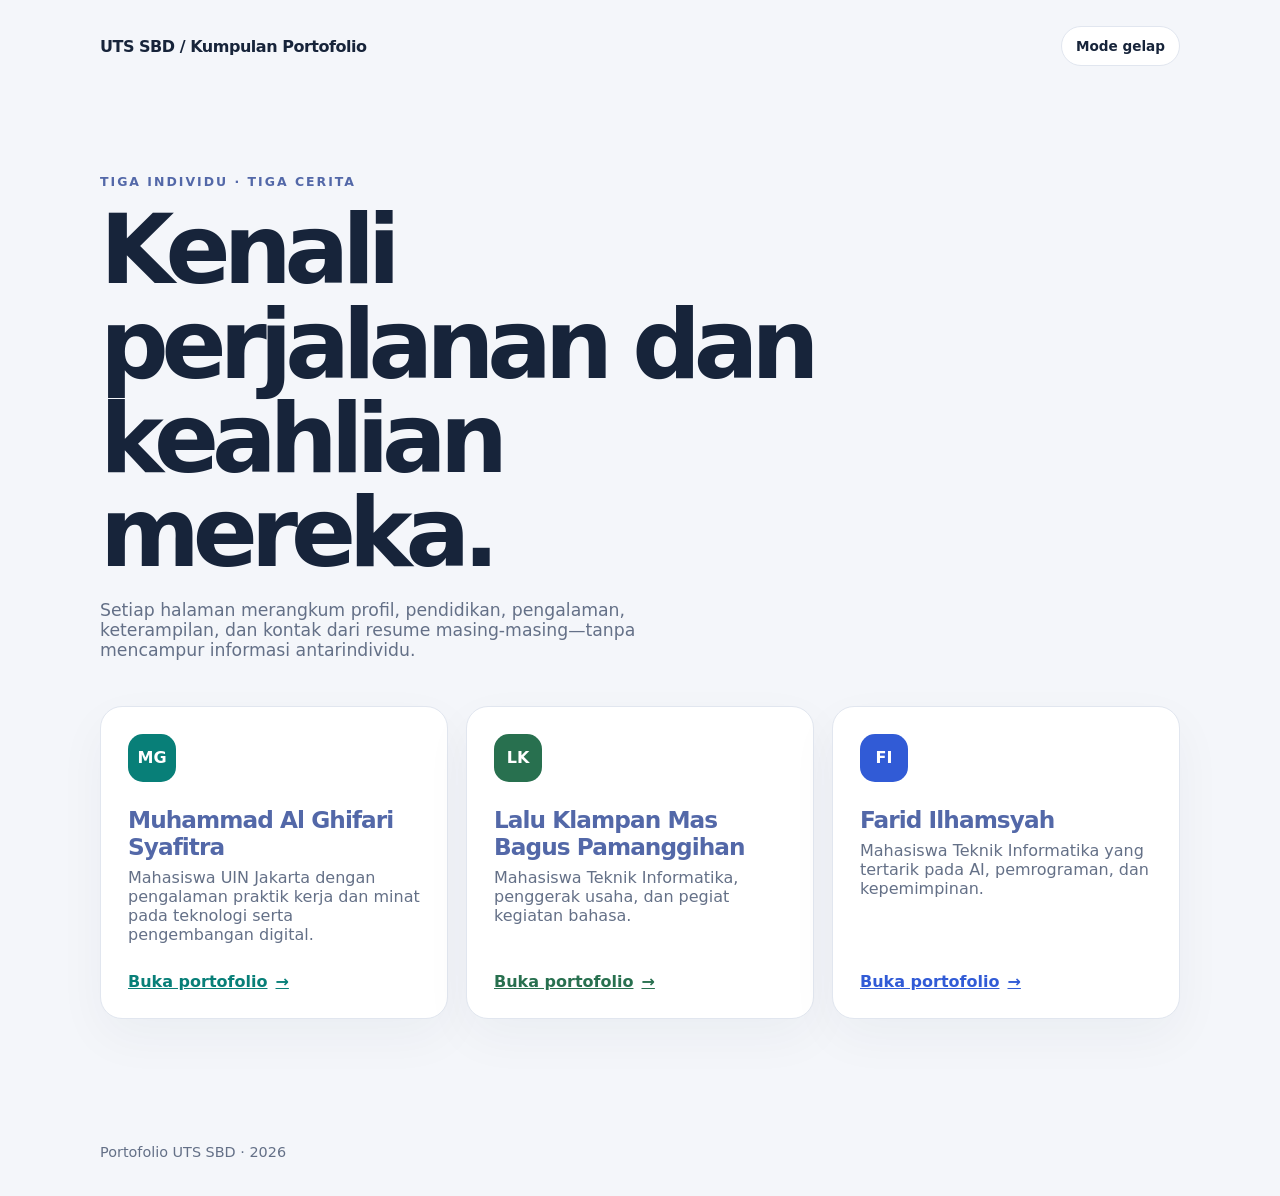
==== index.html @ 74adbaf2 "Redirect Pages root to portfolio Co-authored-by: Copilot App <223556219+Copilot@users.noreply.github" ====
<!doctype html>
<html lang="id">
<head>
  <meta charset="utf-8">
  <meta name="viewport" content="width=device-width, initial-scale=1">
  <meta http-equiv="refresh" content="0; url=UTS%20SBD/">
  <meta name="description" content="Kumpulan portofolio mahasiswa UTS SBD.">
  <title>Portofolio UTS SBD</title>
</head>
<body>
  <p>Membuka halaman portofolio… Jika tidak dialihkan, <a href="UTS%20SBD/">buka portfolio UTS SBD</a>.</p>
</body>
</html>
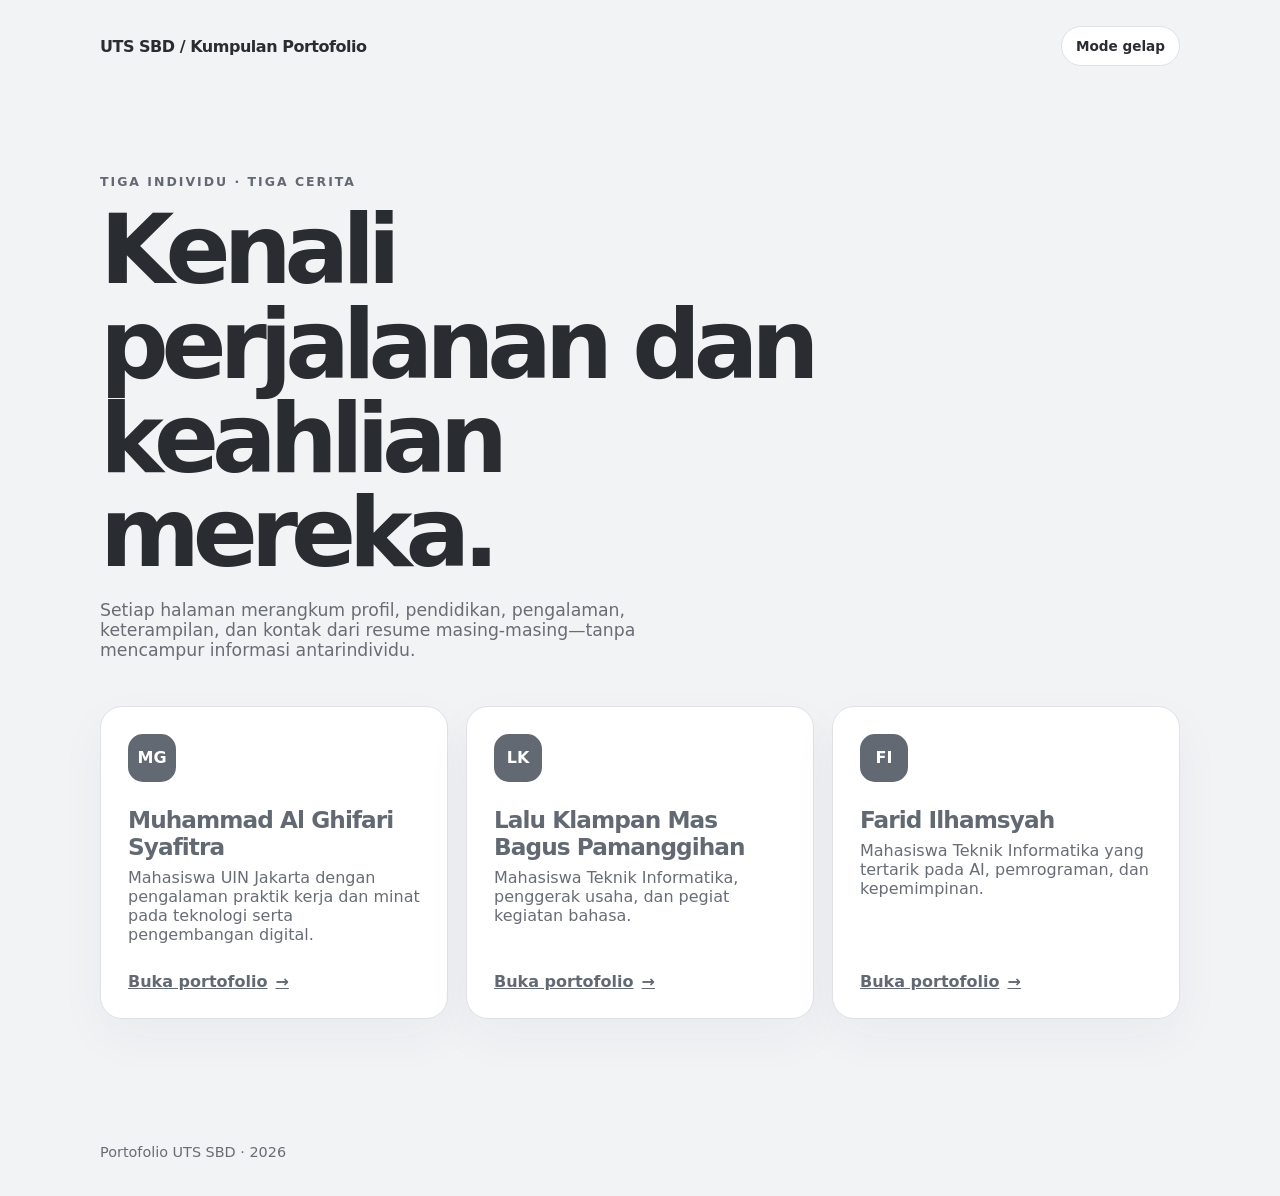
==== commit 90c9a697: "Use grayscale portfolio theme Co-authored-by: Copilot App <223556219+Copilot@users.noreply.github.co" ====
--- a/index.html
+++ b/index.html
@@ -3,11 +3,51 @@
 <head>
   <meta charset="utf-8">
   <meta name="viewport" content="width=device-width, initial-scale=1">
-  <meta http-equiv="refresh" content="0; url=UTS%20SBD/">
-  <meta name="description" content="Kumpulan portofolio mahasiswa UTS SBD.">
-  <title>Portofolio UTS SBD</title>
+  <meta name="description" content="Tiga portofolio mahasiswa berdasarkan resume masing-masing.">
+  <title>Portofolio — UTS SBD</title>
+  <script src="theme.js"></script>
+  <style>
+    :root { --theme-accent:#5368a8; font-family: Inter, ui-sans-serif, system-ui, -apple-system, "Segoe UI", sans-serif; }
+    * { box-sizing: border-box; }
+    body { margin: 0; }
+    .wrap { width: min(1080px, calc(100% - 40px)); margin: auto; }
+    header { display: flex; align-items: center; justify-content: space-between; gap: 16px; padding: 26px 0; font-weight: 800; letter-spacing: -.03em; }
+    main { padding: 70px 0 100px; }
+    .eyebrow { font-size: .78rem; font-weight: 800; letter-spacing: .16em; text-transform: uppercase; }
+    h1 { max-width: 780px; margin: 14px 0 20px; font-size: clamp(3rem, 8vw, 6rem); line-height: .98; letter-spacing: -.075em; }
+    .intro { max-width: 600px; margin: 0 0 46px; font-size: 1.08rem; }
+    .grid { display: grid; grid-template-columns: repeat(3, minmax(0, 1fr)); gap: 18px; }
+    .card { display: flex; min-height: 275px; flex-direction: column; justify-content: space-between; padding: 27px; border: 1px solid #e1e6ef; border-radius: 22px; box-shadow: 0 18px 50px #1826420b; }
+    .mark { display: grid; width: 48px; height: 48px; place-items: center; border-radius: 15px; color: #fff; background: var(--accent); font-weight: 800; }
+    h2 { margin: 24px 0 8px; font-size: 1.45rem; letter-spacing: -.04em; }
+    .card p { margin: 0; }
+    .card a { display: inline-flex; align-items: center; gap: 8px; margin-top: 28px; color: var(--accent); font-weight: 800; }
+    footer { padding: 25px 0 36px; color: #788398; font-size: .9rem; }
+    @media (max-width: 800px) { .grid { grid-template-columns: 1fr; } main { padding-top: 42px; } .card { min-height: 230px; } }
+  </style>
+  <link rel="stylesheet" href="theme.css">
 </head>
 <body>
-  <p>Membuka halaman portofolio… Jika tidak dialihkan, <a href="UTS%20SBD/">buka portfolio UTS SBD</a>.</p>
+  <header class="wrap"><span>UTS SBD <span aria-hidden="true">/</span> Kumpulan Portofolio</span><button class="theme-toggle" type="button">Mode gelap</button></header>
+  <main class="wrap">
+    <p class="eyebrow">Tiga individu · Tiga cerita</p>
+    <h1>Kenali perjalanan dan keahlian mereka.</h1>
+    <p class="intro">Setiap halaman merangkum profil, pendidikan, pengalaman, keterampilan, dan kontak dari resume masing-masing—tanpa mencampur informasi antarindividu.</p>
+    <section class="grid" aria-label="Daftar portofolio">
+      <article class="card">
+        <div><span class="mark">MG</span><h2>Muhammad Al Ghifari Syafitra</h2><p>Mahasiswa UIN Jakarta dengan pengalaman praktik kerja dan minat pada teknologi serta pengembangan digital.</p></div>
+        <a href="muhammad-al-ghifari-syafitra/index.html">Buka portofolio <span aria-hidden="true">→</span></a>
+      </article>
+      <article class="card">
+        <div><span class="mark">LK</span><h2>Lalu Klampan Mas Bagus Pamanggihan</h2><p>Mahasiswa Teknik Informatika, penggerak usaha, dan pegiat kegiatan bahasa.</p></div>
+        <a href="lalu-klampan/index.html">Buka portofolio <span aria-hidden="true">→</span></a>
+      </article>
+      <article class="card">
+        <div><span class="mark">FI</span><h2>Farid Ilhamsyah</h2><p>Mahasiswa Teknik Informatika yang tertarik pada AI, pemrograman, dan kepemimpinan.</p></div>
+        <a href="farid-ilhamsyah/index.html">Buka portofolio <span aria-hidden="true">→</span></a>
+      </article>
+    </section>
+  </main>
+  <footer class="wrap">Portofolio UTS SBD · 2026</footer>
 </body>
 </html>
--- a/theme.css
+++ b/theme.css
@@ -0,0 +1,181 @@
+:root {
+  color-scheme: light;
+  --page-background: #f2f3f5;
+  --surface-background: #fff;
+  --primary-text: #292c31;
+  --muted-text: #686d75;
+  --surface-border: #dfe1e5;
+  --tag-background: #eef0f2;
+  --tag-text: #4d525a;
+  --ink: #292c31;
+  --muted: #686d75;
+  --paper: #f2f3f5;
+  --card: #fff;
+  --navy: #3d424a;
+  --accent: #626973;
+  --green: #626973;
+  --blue: #626973;
+  --theme-accent: #626973;
+  --theme-accent-dark: #c5cad1;
+  --highlight: #d9dce1;
+  --mint: #d9dce1;
+  --orange: #626973;
+  --cyan: #d9dce1;
+  --line: #dfe1e5;
+}
+
+:root[data-theme="dark"] {
+  color-scheme: dark;
+  --page-background: #1b1d21;
+  --surface-background: #272a30;
+  --primary-text: #e6e8eb;
+  --muted-text: #b0b4bb;
+  --surface-border: #41454d;
+  --tag-background: #34383f;
+  --tag-text: #d4d7dc;
+  --ink: #292c31;
+  --muted: #b0b4bb;
+  --paper: #1b1d21;
+  --card: #272a30;
+  --navy: #292c31;
+  --accent: #b9bec6;
+  --green: #b9bec6;
+  --blue: #b9bec6;
+  --theme-accent: #b9bec6;
+  --theme-accent-dark: #c5cad1;
+  --highlight: #d9dce1;
+  --mint: #d9dce1;
+  --orange: #b9bec6;
+  --cyan: #d9dce1;
+  --line: #41454d;
+}
+
+body {
+  color: var(--primary-text) !important;
+  background: var(--page-background) !important;
+}
+
+h1,
+h2,
+h3,
+.brand,
+.logo {
+  color: var(--primary-text);
+}
+
+.eyebrow,
+h1 span,
+h1 em,
+h2,
+h3,
+.panel strong {
+  color: var(--theme-accent, var(--primary-text));
+}
+
+.intro,
+.lead,
+.heading p,
+.card p,
+.panel p,
+.item p,
+nav ul,
+footer {
+  color: var(--muted-text);
+}
+
+.card,
+.panel,
+.item,
+.timeline-item,
+.skill-card {
+  border-color: var(--surface-border);
+  background: var(--surface-background);
+}
+
+.tag {
+  color: var(--tag-text);
+  background: var(--tag-background);
+}
+
+.date {
+  color: var(--theme-accent) !important;
+}
+
+.visual::before,
+.visual::after {
+  border-color: #ffffff38 !important;
+}
+
+.initials {
+  border-color: var(--surface-border) !important;
+  color: var(--navy) !important;
+  background: var(--tag-background) !important;
+}
+
+:root[data-theme="dark"] .initials {
+  border-color: #d9dce1 !important;
+  color: #292c31 !important;
+  background: #d9dce1 !important;
+}
+
+.contact p {
+  color: #d4d7dc !important;
+}
+
+.theme-toggle {
+  min-height: 40px;
+  padding: 0 14px;
+  border: 1px solid var(--surface-border);
+  border-radius: 999px;
+  color: var(--primary-text);
+  background: var(--surface-background);
+  font: inherit;
+  font-size: .85rem;
+  font-weight: 700;
+  cursor: pointer;
+}
+
+.theme-toggle:hover {
+  border-color: currentColor;
+}
+
+.theme-toggle:focus-visible {
+  outline: 3px solid var(--theme-accent, #5368a8);
+  outline-offset: 3px;
+}
+
+:root[data-theme="dark"] .card,
+:root[data-theme="dark"] .panel,
+:root[data-theme="dark"] .item,
+:root[data-theme="dark"] .timeline-item,
+:root[data-theme="dark"] .skill-card {
+  border-color: var(--surface-border);
+  background: var(--surface-background);
+}
+
+:root[data-theme="dark"] .eyebrow,
+:root[data-theme="dark"] h1,
+:root[data-theme="dark"] h1 span,
+:root[data-theme="dark"] h1 em,
+:root[data-theme="dark"] h2,
+:root[data-theme="dark"] h3,
+:root[data-theme="dark"] .date,
+:root[data-theme="dark"] .panel strong,
+:root[data-theme="dark"] .card a,
+:root[data-theme="dark"] .button.alt {
+  color: var(--theme-accent-dark) !important;
+}
+
+:root[data-theme="dark"] .contact h2 {
+  color: #fff !important;
+}
+
+:root[data-theme="dark"] .card {
+  box-shadow: 0 18px 50px #0005;
+}
+
+:root[data-theme="dark"] .button:not(.alt),
+:root[data-theme="dark"] .brand b,
+:root[data-theme="dark"] .mark {
+  color: #292c31 !important;
+}
